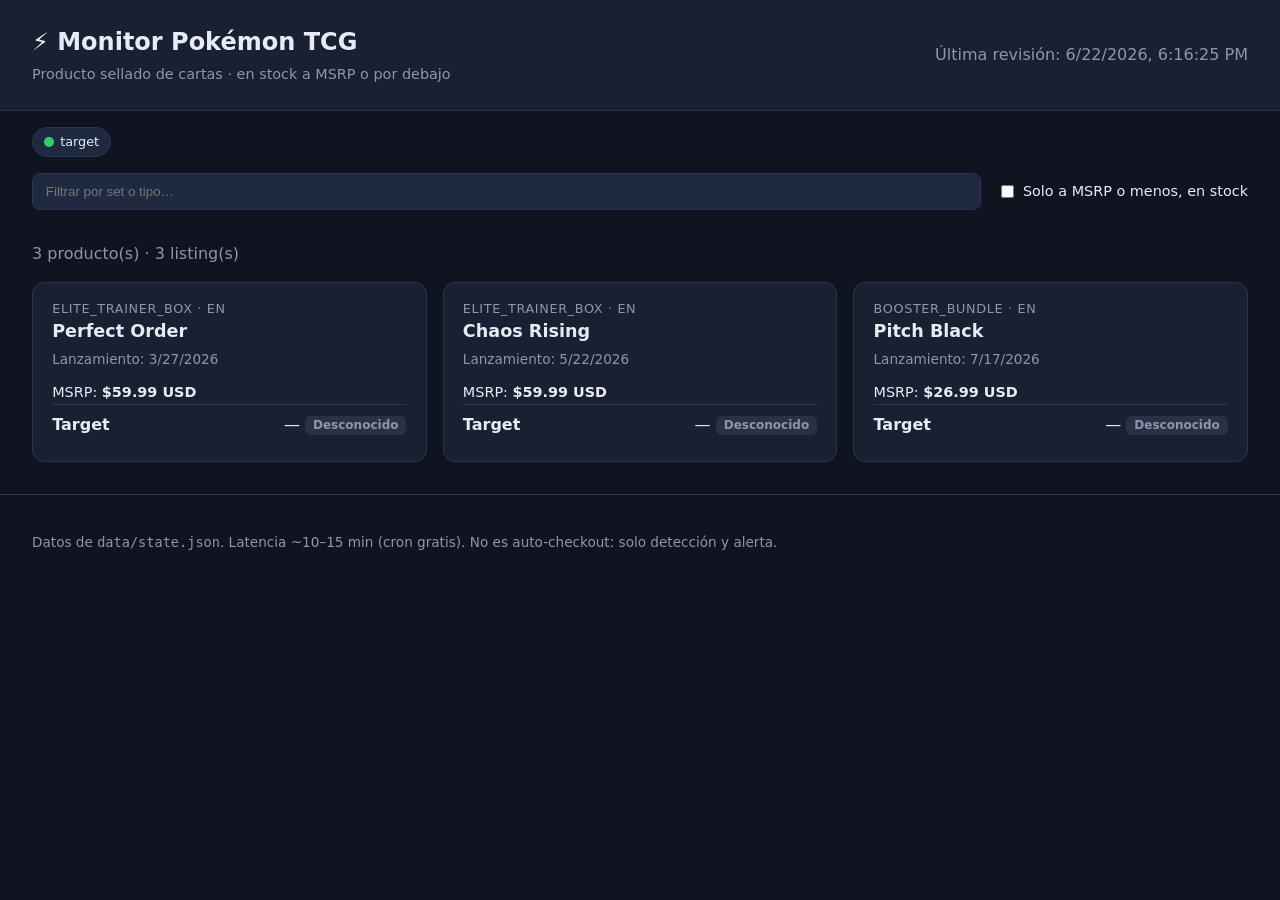
==== docs/index.html @ 3f01d0be "Fase 4: dashboard estático para GitHub Pages - docs/index.html + app.js + style.css (vanilla, sin bu" ====
<!DOCTYPE html>
<html lang="es">
<head>
  <meta charset="utf-8" />
  <meta name="viewport" content="width=device-width, initial-scale=1" />
  <title>Monitor Pokémon TCG — Stock + MSRP</title>
  <link rel="stylesheet" href="style.css" />
</head>
<body>
  <header>
    <div class="title">
      <h1>⚡ Monitor Pokémon TCG</h1>
      <p class="subtitle">Producto sellado de cartas · en stock a MSRP o por debajo</p>
    </div>
    <div class="meta">
      <span id="last-checked" class="muted">Cargando…</span>
    </div>
  </header>

  <section id="health" class="health" aria-label="Salud de providers"></section>

  <section class="controls">
    <input id="search" type="search" placeholder="Filtrar por set o tipo…" />
    <label class="checkbox">
      <input id="only-msrp" type="checkbox" /> Solo a MSRP o menos, en stock
    </label>
  </section>

  <main id="content">
    <p id="status" class="muted">Cargando estado…</p>
    <div id="cards"></div>
  </main>

  <footer>
    <p class="muted">
      Datos de <code>data/state.json</code>. Latencia ~10–15 min (cron gratis).
      No es auto-checkout: solo detección y alerta.
    </p>
  </footer>

  <script src="app.js"></script>
</body>
</html>
---- docs/style.css ----
:root {
  --bg: #0f1420;
  --panel: #182032;
  --panel-2: #1f2940;
  --text: #e6ebf5;
  --muted: #8c97ad;
  --border: #2a3550;
  --green: #2ecc71;
  --yellow: #f1c40f;
  --red: #e74c3c;
  --blue: #3aa0ff;
  --accent: #ffcb05;
}

* { box-sizing: border-box; }

body {
  margin: 0;
  font-family: system-ui, -apple-system, "Segoe UI", Roboto, sans-serif;
  background: var(--bg);
  color: var(--text);
  line-height: 1.5;
}

header {
  display: flex;
  justify-content: space-between;
  align-items: center;
  flex-wrap: wrap;
  gap: 1rem;
  padding: 1.5rem 2rem;
  border-bottom: 1px solid var(--border);
  background: var(--panel);
}

h1 { margin: 0; font-size: 1.5rem; }
.subtitle { margin: .25rem 0 0; color: var(--muted); font-size: .9rem; }
.muted { color: var(--muted); }

.health {
  display: flex;
  flex-wrap: wrap;
  gap: .5rem;
  padding: 1rem 2rem 0;
}
.health .pill {
  display: inline-flex;
  align-items: center;
  gap: .4rem;
  padding: .3rem .7rem;
  border-radius: 999px;
  font-size: .8rem;
  background: var(--panel-2);
  border: 1px solid var(--border);
}
.dot { width: .6rem; height: .6rem; border-radius: 50%; display: inline-block; }
.dot.ok { background: var(--green); }
.dot.bad { background: var(--red); }

.controls {
  display: flex;
  gap: 1rem;
  align-items: center;
  flex-wrap: wrap;
  padding: 1rem 2rem;
}
#search {
  flex: 1;
  min-width: 200px;
  padding: .6rem .8rem;
  border-radius: 8px;
  border: 1px solid var(--border);
  background: var(--panel-2);
  color: var(--text);
}
.checkbox { display: flex; align-items: center; gap: .4rem; font-size: .9rem; }

main { padding: 0 2rem 2rem; }

#cards { display: grid; gap: 1rem; grid-template-columns: repeat(auto-fill, minmax(320px, 1fr)); }

.card {
  background: var(--panel);
  border: 1px solid var(--border);
  border-radius: 12px;
  padding: 1rem 1.2rem;
}
.card h3 { margin: 0 0 .2rem; font-size: 1.1rem; }
.card .type { color: var(--muted); font-size: .8rem; text-transform: uppercase; letter-spacing: .05em; }
.card .release { color: var(--muted); font-size: .85rem; margin: .3rem 0 .8rem; }
.card .msrp { font-size: .9rem; }

.listing {
  display: flex;
  justify-content: space-between;
  align-items: center;
  padding: .5rem 0;
  border-top: 1px solid var(--border);
}
.listing .retailer { font-weight: 600; text-transform: capitalize; }
.listing .price { font-variant-numeric: tabular-nums; }

.state {
  font-size: .75rem;
  padding: .15rem .5rem;
  border-radius: 6px;
  font-weight: 600;
}
.state.in_stock { background: rgba(46,204,113,.15); color: var(--green); }
.state.preorder { background: rgba(58,160,255,.15); color: var(--blue); }
.state.out_of_stock { background: rgba(231,76,60,.15); color: var(--red); }
.state.unknown { background: rgba(140,151,173,.15); color: var(--muted); }

.badge-msrp {
  font-size: .7rem;
  background: var(--green);
  color: #08311a;
  padding: .1rem .4rem;
  border-radius: 5px;
  font-weight: 700;
  margin-left: .4rem;
}
.card.deal { border-color: var(--green); box-shadow: 0 0 0 1px rgba(46,204,113,.4); }

a { color: var(--accent); text-decoration: none; }
a:hover { text-decoration: underline; }

footer { padding: 1.5rem 2rem; border-top: 1px solid var(--border); font-size: .85rem; }
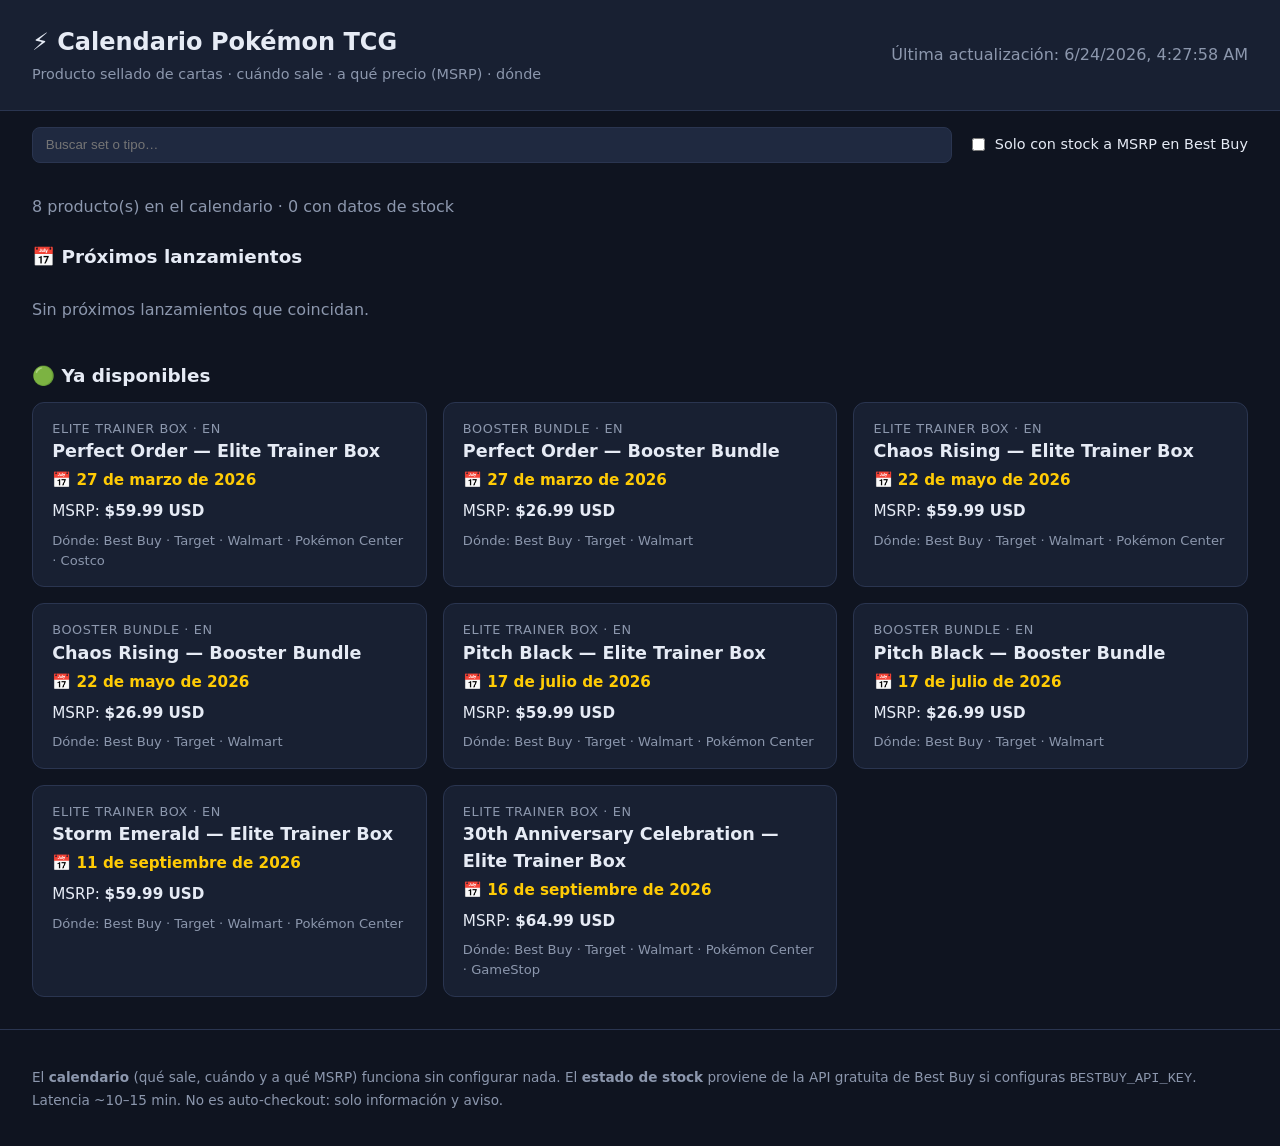
==== commit 0aa1d215: "Re-scope: calendario de lanzamientos + stock de Best Buy (una clave gratis) - Dashboard reescrito co" ====
--- a/docs/index.html
+++ b/docs/index.html
@@ -3,39 +3,45 @@
 <head>
   <meta charset="utf-8" />
   <meta name="viewport" content="width=device-width, initial-scale=1" />
-  <title>Monitor Pokémon TCG — Stock + MSRP</title>
+  <title>Calendario Pokémon TCG — Lanzamientos + MSRP</title>
   <link rel="stylesheet" href="style.css" />
 </head>
 <body>
   <header>
     <div class="title">
-      <h1>⚡ Monitor Pokémon TCG</h1>
-      <p class="subtitle">Producto sellado de cartas · en stock a MSRP o por debajo</p>
+      <h1>⚡ Calendario Pokémon TCG</h1>
+      <p class="subtitle">Producto sellado de cartas · cuándo sale · a qué precio (MSRP) · dónde</p>
     </div>
     <div class="meta">
       <span id="last-checked" class="muted">Cargando…</span>
     </div>
   </header>
 
-  <section id="health" class="health" aria-label="Salud de providers"></section>
-
   <section class="controls">
-    <input id="search" type="search" placeholder="Filtrar por set o tipo…" />
+    <input id="search" type="search" placeholder="Buscar set o tipo…" />
     <label class="checkbox">
-      <input id="only-msrp" type="checkbox" /> Solo a MSRP o menos, en stock
+      <input id="only-deal" type="checkbox" /> Solo con stock a MSRP en Best Buy
     </label>
   </section>
 
   <main id="content">
-    <p id="status" class="muted">Cargando estado…</p>
-    <div id="cards"></div>
+    <p id="status" class="muted">Cargando calendario…</p>
+
+    <h2 class="section-title">📅 Próximos lanzamientos</h2>
+    <div id="upcoming" class="grid"></div>
+
+    <h2 class="section-title">🟢 Ya disponibles</h2>
+    <div id="released" class="grid"></div>
   </main>
 
   <footer>
     <p class="muted">
-      Datos de <code>data/state.json</code>. Latencia ~10–15 min (cron gratis).
-      No es auto-checkout: solo detección y alerta.
+      El <strong>calendario</strong> (qué sale, cuándo y a qué MSRP) funciona sin
+      configurar nada. El <strong>estado de stock</strong> proviene de la API gratuita
+      de Best Buy si configuras <code>BESTBUY_API_KEY</code>. Latencia ~10–15 min.
+      No es auto-checkout: solo información y aviso.
     </p>
+    <p id="health" class="muted"></p>
   </footer>
 
   <script src="app.js"></script>
--- a/docs/style.css
+++ b/docs/style.css
@@ -77,7 +77,8 @@
 
 main { padding: 0 2rem 2rem; }
 
-#cards { display: grid; gap: 1rem; grid-template-columns: repeat(auto-fill, minmax(320px, 1fr)); }
+.section-title { margin: 1.5rem 0 .75rem; font-size: 1.15rem; }
+.grid { display: grid; gap: 1rem; grid-template-columns: repeat(auto-fill, minmax(300px, 1fr)); }
 
 .card {
   background: var(--panel);
@@ -85,10 +86,12 @@
   border-radius: 12px;
   padding: 1rem 1.2rem;
 }
-.card h3 { margin: 0 0 .2rem; font-size: 1.1rem; }
+.card h3 { margin: 0 0 .3rem; font-size: 1.1rem; }
 .card .type { color: var(--muted); font-size: .8rem; text-transform: uppercase; letter-spacing: .05em; }
-.card .release { color: var(--muted); font-size: .85rem; margin: .3rem 0 .8rem; }
-.card .msrp { font-size: .9rem; }
+.card .date { font-size: .95rem; margin: .2rem 0 .5rem; color: var(--accent); font-weight: 600; }
+.card .msrp { font-size: .95rem; }
+.card .stores { font-size: .82rem; color: var(--muted); margin-top: .5rem; }
+.card .bestbuy { font-size: .85rem; margin-top: .6rem; padding-top: .6rem; border-top: 1px solid var(--border); }
 
 .listing {
   display: flex;
